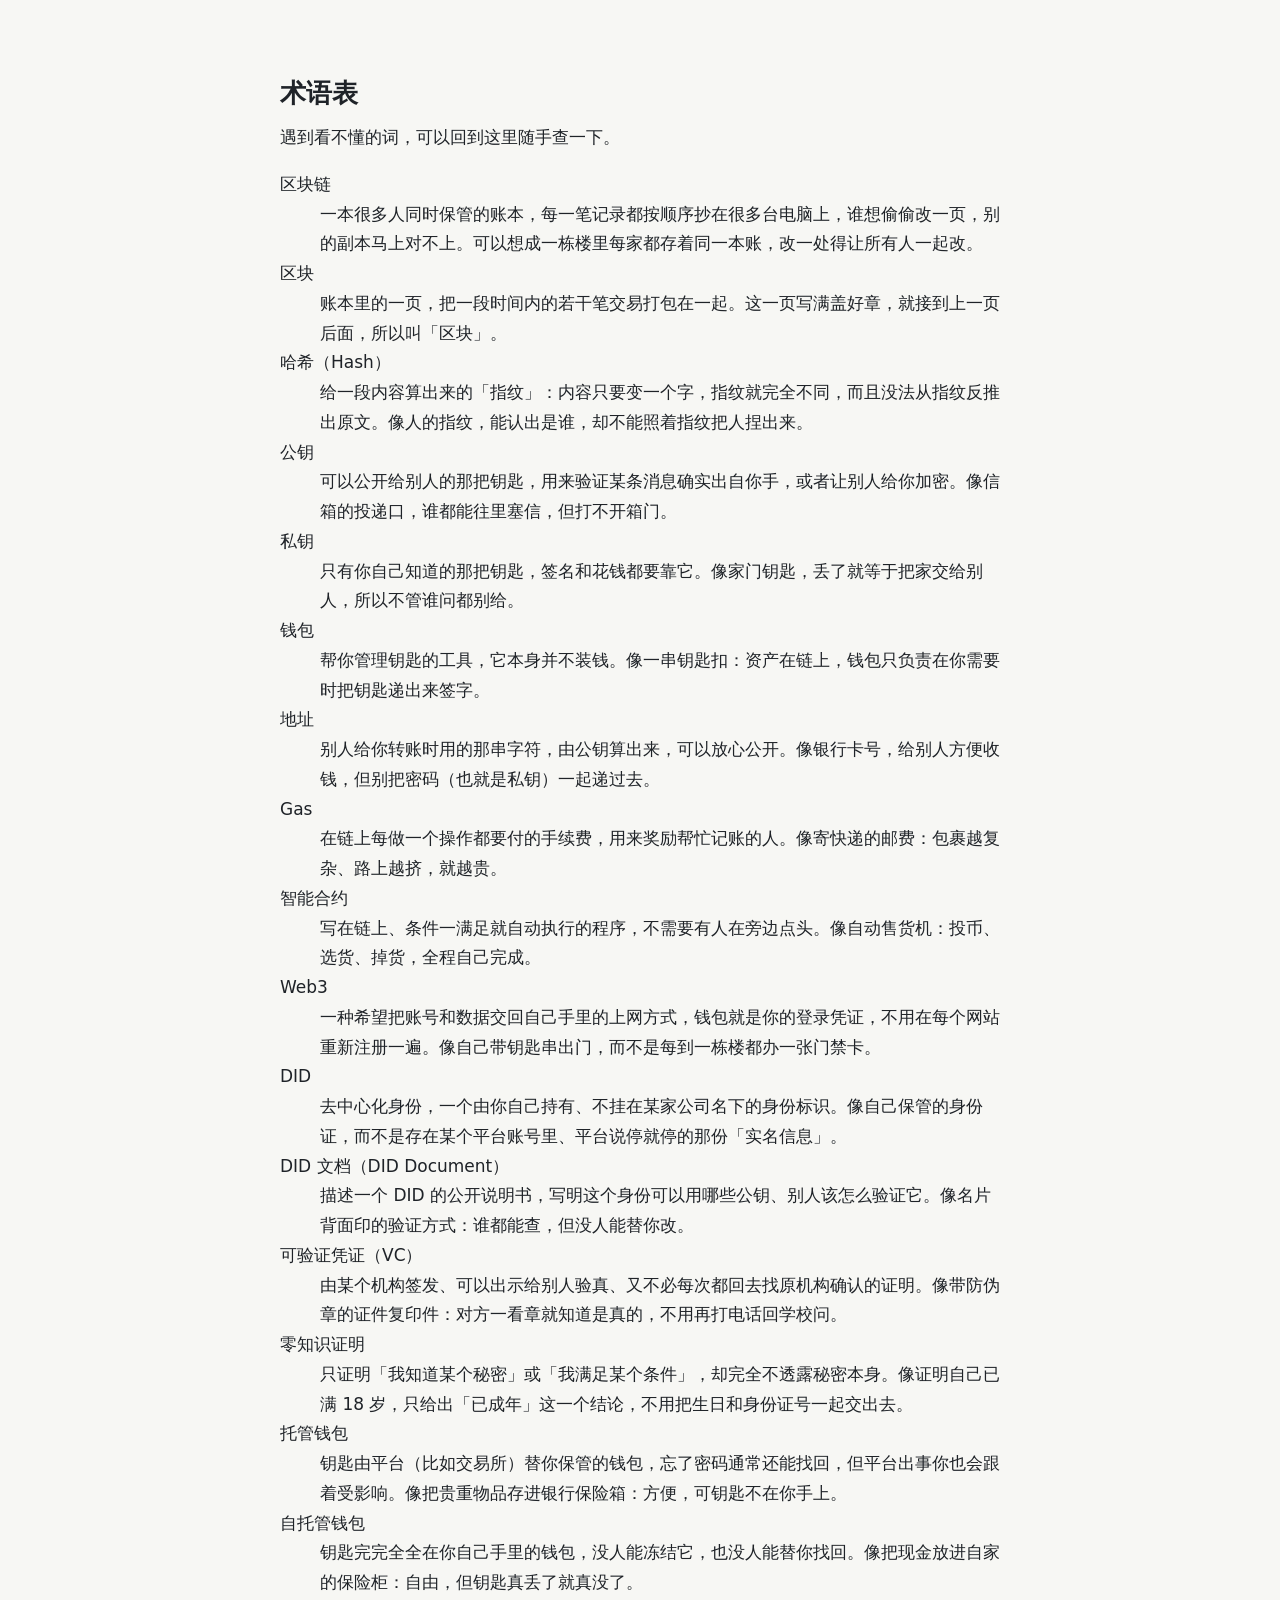
==== site/glossary.html @ a9533048 "agent: #4 docs: 添加面向普通人的术语表 (ghrun_931146c7124d4568a3f9)" ====
<!DOCTYPE html>
<html lang="zh-CN">
<head>
<meta charset="utf-8">
<meta name="viewport" content="width=device-width, initial-scale=1">
<title>术语表</title>
<link rel="stylesheet" href="style.css">
</head>
<body>
<main>
<h1>术语表</h1>
<p>遇到看不懂的词，可以回到这里随手查一下。</p>

<dl>
  <dt>区块链</dt>
  <dd>一本很多人同时保管的账本，每一笔记录都按顺序抄在很多台电脑上，谁想偷偷改一页，别的副本马上对不上。可以想成一栋楼里每家都存着同一本账，改一处得让所有人一起改。</dd>

  <dt>区块</dt>
  <dd>账本里的一页，把一段时间内的若干笔交易打包在一起。这一页写满盖好章，就接到上一页后面，所以叫「区块」。</dd>

  <dt>哈希（Hash）</dt>
  <dd>给一段内容算出来的「指纹」：内容只要变一个字，指纹就完全不同，而且没法从指纹反推出原文。像人的指纹，能认出是谁，却不能照着指纹把人捏出来。</dd>

  <dt>公钥</dt>
  <dd>可以公开给别人的那把钥匙，用来验证某条消息确实出自你手，或者让别人给你加密。像信箱的投递口，谁都能往里塞信，但打不开箱门。</dd>

  <dt>私钥</dt>
  <dd>只有你自己知道的那把钥匙，签名和花钱都要靠它。像家门钥匙，丢了就等于把家交给别人，所以不管谁问都别给。</dd>

  <dt>钱包</dt>
  <dd>帮你管理钥匙的工具，它本身并不装钱。像一串钥匙扣：资产在链上，钱包只负责在你需要时把钥匙递出来签字。</dd>

  <dt>地址</dt>
  <dd>别人给你转账时用的那串字符，由公钥算出来，可以放心公开。像银行卡号，给别人方便收钱，但别把密码（也就是私钥）一起递过去。</dd>

  <dt>Gas</dt>
  <dd>在链上每做一个操作都要付的手续费，用来奖励帮忙记账的人。像寄快递的邮费：包裹越复杂、路上越挤，就越贵。</dd>

  <dt>智能合约</dt>
  <dd>写在链上、条件一满足就自动执行的程序，不需要有人在旁边点头。像自动售货机：投币、选货、掉货，全程自己完成。</dd>

  <dt>Web3</dt>
  <dd>一种希望把账号和数据交回自己手里的上网方式，钱包就是你的登录凭证，不用在每个网站重新注册一遍。像自己带钥匙串出门，而不是每到一栋楼都办一张门禁卡。</dd>

  <dt>DID</dt>
  <dd>去中心化身份，一个由你自己持有、不挂在某家公司名下的身份标识。像自己保管的身份证，而不是存在某个平台账号里、平台说停就停的那份「实名信息」。</dd>

  <dt>DID 文档（DID Document）</dt>
  <dd>描述一个 DID 的公开说明书，写明这个身份可以用哪些公钥、别人该怎么验证它。像名片背面印的验证方式：谁都能查，但没人能替你改。</dd>

  <dt>可验证凭证（VC）</dt>
  <dd>由某个机构签发、可以出示给别人验真、又不必每次都回去找原机构确认的证明。像带防伪章的证件复印件：对方一看章就知道是真的，不用再打电话回学校问。</dd>

  <dt>零知识证明</dt>
  <dd>只证明「我知道某个秘密」或「我满足某个条件」，却完全不透露秘密本身。像证明自己已满 18 岁，只给出「已成年」这一个结论，不用把生日和身份证号一起交出去。</dd>

  <dt>托管钱包</dt>
  <dd>钥匙由平台（比如交易所）替你保管的钱包，忘了密码通常还能找回，但平台出事你也会跟着受影响。像把贵重物品存进银行保险箱：方便，可钥匙不在你手上。</dd>

  <dt>自托管钱包</dt>
  <dd>钥匙完完全全在你自己手里的钱包，没人能冻结它，也没人能替你找回。像把现金放进自家的保险柜：自由，但钥匙真丢了就真没了。</dd>
</dl>
</main>
</body>
</html>
---- site/style.css ----
/* 全站共享样式：浅色背景、深色文字、单一强调色，不依赖任何外部资源。 */

:root {
  --color-bg: #f7f7f4;
  --color-surface: #ffffff;
  --color-text: #1f2328;
  --color-muted: #5a6169;
  --color-accent: #1a6b5a;
  --color-accent-soft: #e3f0ec;
  --color-border: #dcdfe3;
  --measure: 760px;
}

*,
*::before,
*::after {
  box-sizing: border-box;
}

html {
  font-size: 100%;
  -webkit-text-size-adjust: 100%;
}

body {
  margin: 0 auto;
  padding: 2.5rem 1.25rem 3rem;
  max-width: var(--measure);
  background-color: var(--color-bg);
  color: var(--color-text);
  font-family: system-ui, -apple-system, "Segoe UI", "PingFang SC",
    "Hiragino Sans GB", "Microsoft YaHei", "Noto Sans CJK SC", sans-serif;
  font-size: 1.0625rem;
  line-height: 1.75;
  text-rendering: optimizeLegibility;
}

/* 页头 */

.site-header {
  padding-bottom: 1.25rem;
  border-bottom: 1px solid var(--color-border);
}

.site-title {
  margin: 0 0 0.35rem;
  color: var(--color-accent);
  font-size: 1.75rem;
  font-weight: 700;
  line-height: 1.3;
  letter-spacing: 0.01em;
}

.site-tagline {
  margin: 0;
  color: var(--color-muted);
  font-size: 1rem;
}

/* 导航 */

.site-nav {
  margin: 1.25rem 0 2rem;
}

.site-nav ul {
  display: flex;
  flex-wrap: wrap;
  gap: 0.5rem 0.75rem;
  margin: 0;
  padding: 0;
  list-style: none;
}

.site-nav a {
  display: inline-block;
  padding: 0.35rem 0.75rem;
  border: 1px solid var(--color-border);
  border-radius: 999px;
  background-color: var(--color-surface);
  color: var(--color-accent);
  font-size: 0.9375rem;
  text-decoration: none;
}

.site-nav a:hover,
.site-nav a:focus-visible {
  border-color: var(--color-accent);
  background-color: var(--color-accent-soft);
}

.site-nav a:focus-visible {
  outline: 2px solid var(--color-accent);
  outline-offset: 2px;
}

/* 正文与标题层级 */

main {
  display: block;
}

h1,
h2,
h3 {
  color: var(--color-text);
  line-height: 1.35;
  margin: 2.25rem 0 0.75rem;
}

h1 {
  font-size: 1.625rem;
  font-weight: 700;
}

h2 {
  padding-bottom: 0.35rem;
  border-bottom: 2px solid var(--color-accent-soft);
  font-size: 1.25rem;
  font-weight: 700;
}

h3 {
  font-size: 1.0625rem;
  font-weight: 600;
}

p {
  margin: 0 0 1rem;
}

ol,
ul {
  margin: 0 0 1rem;
  padding-left: 1.5rem;
}

li {
  margin-bottom: 0.5rem;
}

li strong {
  color: var(--color-accent);
}

a {
  color: var(--color-accent);
  text-decoration-thickness: 1px;
  text-underline-offset: 0.15em;
}

a:hover {
  text-decoration-thickness: 2px;
}

/* 页脚 */

.site-footer {
  margin-top: 3rem;
  padding-top: 1.25rem;
  border-top: 1px solid var(--color-border);
  color: var(--color-muted);
  font-size: 0.9375rem;
}

.site-footer p {
  margin: 0;
}

/* 窄屏：导航换行、缩小留白与字号 */

@media (max-width: 600px) {
  body {
    padding: 1.5rem 1rem 2rem;
    font-size: 1rem;
  }

  .site-title {
    font-size: 1.5rem;
  }

  .site-nav ul {
    gap: 0.5rem;
  }

  .site-nav a {
    padding: 0.3rem 0.65rem;
    font-size: 0.875rem;
  }

  h1 {
    font-size: 1.375rem;
  }

  h2 {
    font-size: 1.125rem;
  }
}
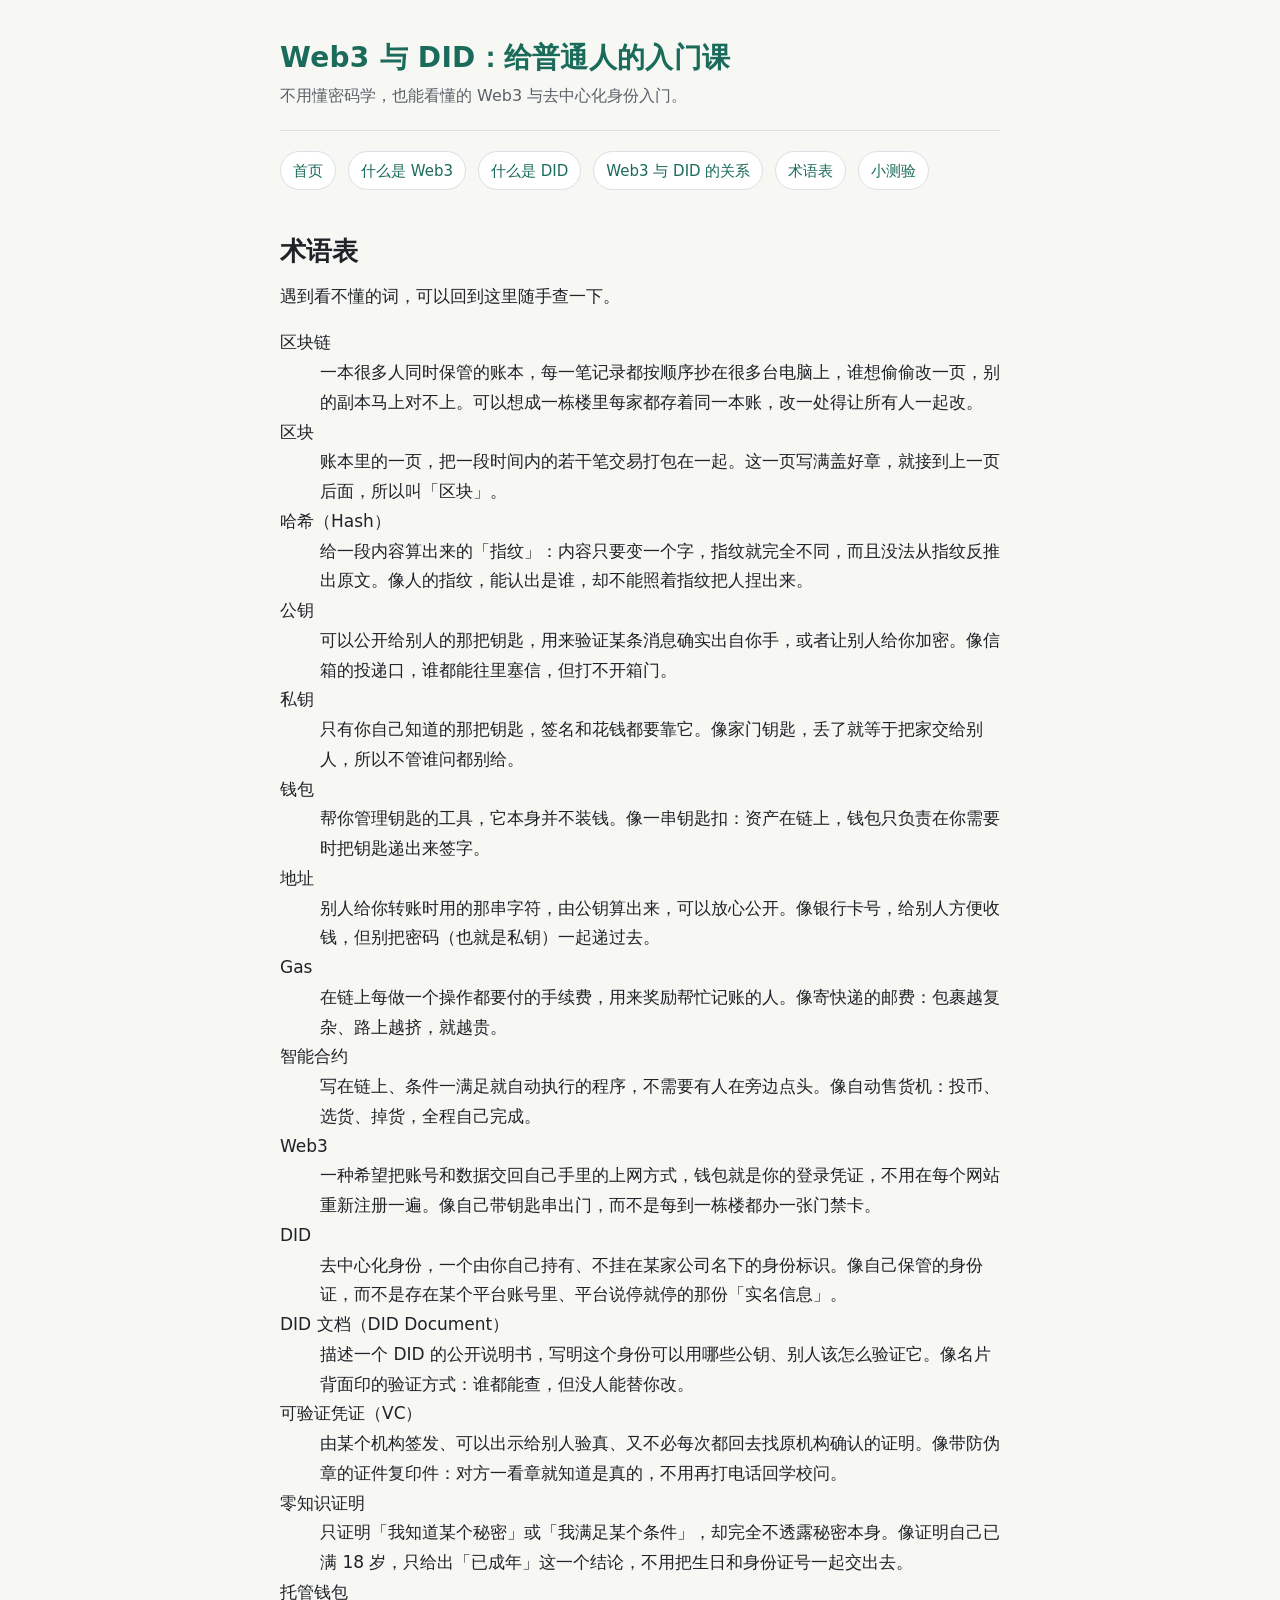
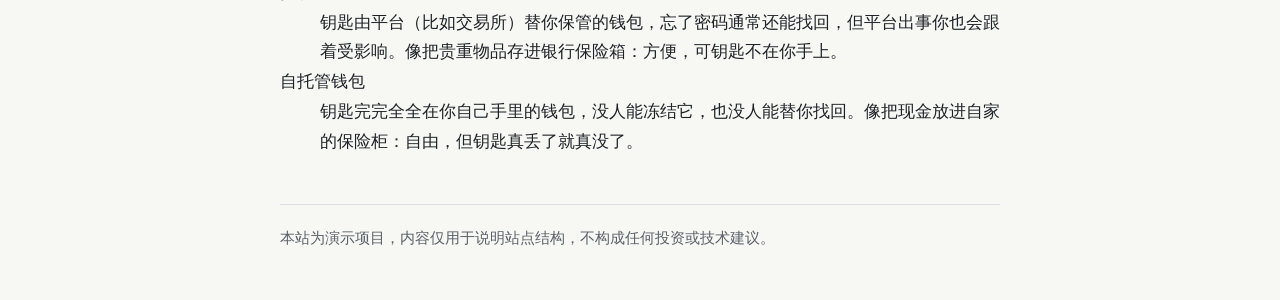
==== commit 3c93ea2d: "agent: #13 Agent: #6 docs: 补全导航、自测题并自检站点 (ghrun_6456357c2681438ba76d)" ====
--- a/site/glossary.html
+++ b/site/glossary.html
@@ -7,6 +7,22 @@
 <link rel="stylesheet" href="style.css">
 </head>
 <body>
+<header class="site-header">
+  <p class="site-title">Web3 与 DID：给普通人的入门课</p>
+  <p class="site-tagline">不用懂密码学，也能看懂的 Web3 与去中心化身份入门。</p>
+</header>
+
+<nav class="site-nav" aria-label="主导航">
+  <ul>
+    <li><a href="index.html">首页</a></li>
+    <li><a href="what-is-web3.html">什么是 Web3</a></li>
+    <li><a href="what-is-did.html">什么是 DID</a></li>
+    <li><a href="web3-and-did.html">Web3 与 DID 的关系</a></li>
+    <li><a href="glossary.html" aria-current="page">术语表</a></li>
+    <li><a href="quiz.html">小测验</a></li>
+  </ul>
+</nav>
+
 <main>
 <h1>术语表</h1>
 <p>遇到看不懂的词，可以回到这里随手查一下。</p>
@@ -61,5 +77,9 @@
   <dd>钥匙完完全全在你自己手里的钱包，没人能冻结它，也没人能替你找回。像把现金放进自家的保险柜：自由，但钥匙真丢了就真没了。</dd>
 </dl>
 </main>
+
+<footer class="site-footer">
+  <p>本站为演示项目，内容仅用于说明站点结构，不构成任何投资或技术建议。</p>
+</footer>
 </body>
 </html>
